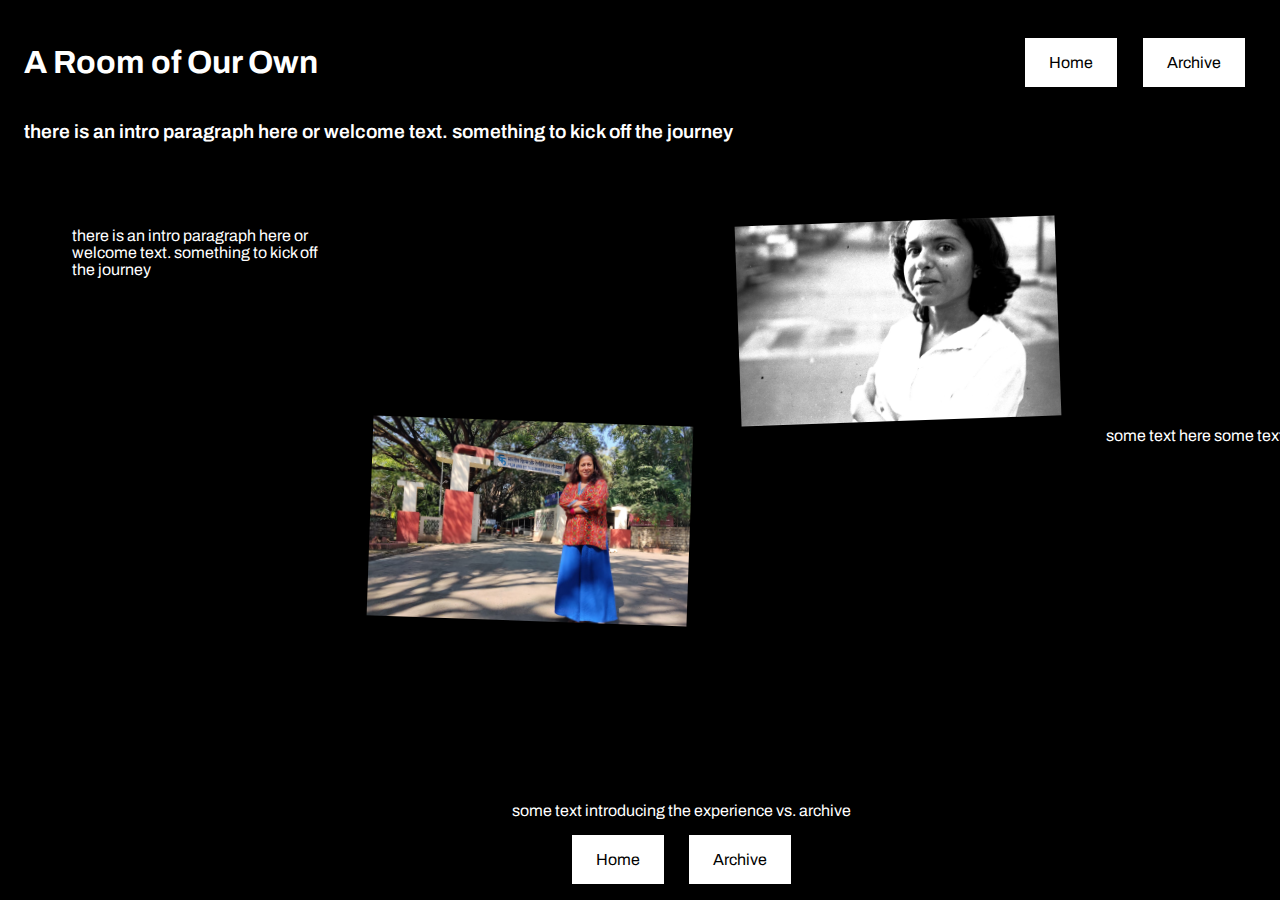
==== index.html @ 69948e9c "details added" ====
<!DOCTYPE html>
<html lang="en">
  <head>
    <meta charset="UTF-8" />
    <meta name="viewport" content="width=device-width, initial-scale=1.0" />
    <title>Document</title>
    <!-- <link rel="stylesheet" href="style.css" /> -->
    <link rel="stylesheet" href="main.css" />
    <link rel="preconnect" href="https://fonts.googleapis.com" />
    <link rel="preconnect" href="https://fonts.gstatic.com" crossorigin />
    <link
      href="https://fonts.googleapis.com/css2?family=Hepta+Slab:wght@1;100;200;300;400;500;600;700;800;900&display=swap"
      rel="stylesheet"
    />
    <script
      src="https://cdnjs.cloudflare.com/ajax/libs/p5.js/1.6.0/p5.min.js"
      integrity="sha512-3RlxD1bW34eFKPwj9gUXEWtdSMC59QqIqHnD8O/NoTwSJhgxRizdcFVQhUMFyTp5RwLTDL0Lbcqtl8b7bFAzog=="
      crossorigin="anonymous"
      referrerpolicy="no-referrer"
    ></script>
  </head>
  <body>
    <!-- <img src="images/abstract-rainbow-light-leak-overlay-png (1).png" id="rainbow"> -->
    <div class="header">
      <h1>A Room of Our Own</h1>
      <nav>
        <a onclick="location.href='/home.html';">Home</a>
        <a onclick="location.href='#';">Archive</a>
      </nav>
    </div>
    <div id="intropara">
      <p>
        there is an intro paragraph here or welcome text. something to kick off
        the journey
      </p>
    </div>
    <div class="external">
      <!-- <div id="imgbox"> -->
        <div class="img-wrapper slower">
          <p>
            there is an intro paragraph here or welcome text. something to kick
            off the journey
          </p>
        </div>
        <div class="img-wrapper slower">
          <img src="/images/1. gate .jpg" alt="" />
        </div>
        
        <div class="img-wrapper faster">
          <img src="/images/2. FTII road, dipti_1.jpg" alt="" />
        </div>
        <div class="img-wrapper faster">
          <p>some text here some text here</p>
        </div>
        <div class="img-wrapper slower vertical">
          <img src="/images/2. FTII gate with kid.JPG" alt="" />
        </div>

        <div class="img-wrapper faster">
          <img src="/images/6.  FTII road, reena sameera_1.jpg" alt="" />
        </div>
        <div class="img-wrapper slower">
          <p>some text here some text here</p>
        </div>
        <div class="img-wrapper">
          <img src="/images/Sameera; Place_ hill; Photography.jpg" alt="" />
        </div>

        <div class="img-wrapper slower">
          <img src="/images/Sanyukta_ Place_ hostel 2.jpeg" alt="" />
        </div>

        <div class="img-wrapper faster1">
          <img
            src="/images/Reena; Place_ Hostel Room; Filmmaking_ Reena with film strip.jpg"
            alt=""
          />
        </div>

        <div class="img-wrapper slower2">
          <p>some text here some text here</p>
        </div>
        <div class="img-wrapper slower slower2">
          <img src="/images/Payal; Place_ hostel room.JPG" alt="" />
        </div>

        <div class="img-wrapper">
          <img src="/images/4. towards wisdom tree,  hansa.jpg" alt="" />
        </div>

        <div class="img-wrapper slower">
          <img src="/images/Fawzia Fatima; Place_ Hostel Room .jpg" alt="" />
        </div>

        <div class="img-wrapper faster">
          <img
            src="/images/Monisha; Place_ Editing Room; Filmmaking, People.jpg"
            alt=""
          />
        </div>
      </div>
    </div>

    <div id="cta">
      <p>some text introducing the experience vs. archive</p>
      <nav>
        <a onclick="location.href='/home.html';">Home</a>
        <a onclick="location.href='#';">Archive</a>
      </nav>
    </div>
    <!-- <script src="sketch.js"></script> -->
    <script>
      const ext = document.querySelector('div.external'), 
      total_thumbs = ext.children.length
      document.documentElement.style.setProperty('--total-thumbs', total_thumbs)
      for(i=0;i<total_thumbs;i++){
        ext.appendChild(ext.children[i].cloneNode(true))
      }
</script>
  </body>
</html>
---- style.css ----
@import url("https://fonts.googleapis.com/css2?family=Archivo:ital,wght@0,100;0,400;0,500;0,600;1,100;1,300;1,400;1,500&display=swap");

body {
  background-color: #000;
}
body > div {
  /* width: 900px; */
  /* min-width: 40px; */
  margin-left: 150px;
  position: absolute;
  display: flex;
  flex-direction: row;
}

.bg-image {
  background-image: url("rooo trial images home/surabhi\ script.jpg");
  /* background-position: center; */
  margin: 0;
  height: 200vh;
  width: 100%;
  /* background-size: contain;  */
  /* background-repeat: repeat; */
  filter: blur(2px);
  -webkit-filter: blur(2px);
}

ul {
  width: 900px;
  margin: 0px auto;
  list-style: none;
  float: left;
  padding: 10px;
}

li {
  width: 200px;
  float: left;
  margin: 0 10px 10px 0;
  -webkit-filter: sepia(0.3);
  position: relative;
  -webkit-transition: 0.8s;
}

li:hover {
  -webkit-filter: sepia(0);
  z-index: 1;
}

li:nth-child(3n) {
  margin-right: 0;
}

li:nth-last-child(-n + 3) {
  margin-bottom: 0;
}

img {
  -webkit-transition: 0.8s;
  /* width: 200px; */
  height: 200px;
  /* object-fit: cover; */
  /* box-shadow: 1px 1px 5px rgba(0, 0, 0, 0.5); */
  /* float: left; */
  /* border: 4px solid white; */
  /* border-bottom-width: 30px; */
  -moz-box-sizing: border-box;
  -webkit-box-sizing: border-box;
  box-sizing: border-box;
  margin: 10px 0 10px 0;
}

li:nth-child(1) img {
  -webkit-transform: translate(-20px, 10px) rotate(-3deg);
}

li:nth-child(2) img {
  -webkit-transform: translate(-20px, 50px) rotate(4deg);
}

li:nth-child(3) img {
  -webkit-transform: translate(-20px, 5px) rotate(5deg);
}

li:nth-child(4) img {
  -webkit-transform: translate(-30px, 20px) rotate(3deg);
}

li:nth-child(5) img {
  -webkit-transform: translate(-20px, 50px) rotate(-3deg);
}

li:nth-child(6) img {
  -webkit-transform: translate(-20px) rotate(3deg);
}

li:nth-child(7) img {
  -webkit-transform: translate(-20px, 10px) rotate(-3deg);
}

li:nth-child(8) img {
  -webkit-transform: translate(-20px, 50px) rotate(4deg);
}

li:nth-child(9) img {
  -webkit-transform: translate(-20px, 5px) rotate(5deg);
}

li:nth-child(10) img {
  -webkit-transform: translate(-30px, 20px) rotate(5deg);
}

li:nth-child(11) img {
  -webkit-transform: translate(-20px, 50px) rotate(-3deg);
}

li:nth-child(12) img {
  -webkit-transform: translate(-20px) rotate(3deg);
}

li:nth-child(13) img {
  -webkit-transform: translate(-20px, 10px) rotate(-3deg);
}

li:nth-child(14) img {
  -webkit-transform: translate(-20px, 50px) rotate(4deg);
}

li:nth-child(15) img {
  -webkit-transform: translate(-20px, 5px) rotate(5deg);
}

li:nth-child(16) img {
  -webkit-transform: translate(-30px, 20px) rotate(5deg);
}

li:nth-child(17) img {
  -webkit-transform: translate(-20px, 50px) rotate(-3deg);
}

li:nth-child(18) img {
  -webkit-transform: translate(-20px) rotate(3deg);
}

li:nth-child(19) img {
  -webkit-transform: translate(-20px, 50px) rotate(-3deg);
}

li:nth-child(20) img {
  -webkit-transform: translate(-20px) rotate(3deg);
}

li img:hover {
  box-shadow: 0 0 5px rgba(0, 0, 0, 0.5), 0 0 15px rgba(0, 0, 0, 0.7);
  -webkit-transform: scale(1.1);
}

* {
  margin: 0;
  padding: 0;
  box-sizing: border-box;
}
body {
  font-family: "Archivo", sans-serif;
}
.timeline-section {
  /* background-color: #dddd; */
  min-height: 100vh;
  padding: 15px;
}
.timeline-items {
  max-width: 1000px;
  width: 450px;
  margin: auto;
  display: flex;
  flex-wrap: wrap;
  position: relative;
}
.timeline-items::before {
  content: "";
  position: absolute;
  width: 2px;
  height: 100%;
  background-color: #fff;
  left: calc(50% - 1px);
}
.timeline-item {
  margin-bottom: 40px;
  width: 100%;
  position: relative;
}
.timeline-item:last-child {
  margin-bottom: 0;
}
.timeline-item:nth-child(odd) {
  padding-right: calc(50% + 30px);
  text-align: right;
}
.timeline-item:nth-child(even) {
  padding-left: calc(50% + 30px);
}
.timeline-dot {
  height: 16px;
  width: 16px;
  background-color: #fff;
  position: absolute;
  left: calc(50% - 8px);
  border-radius: 50%;
  top: 10px;
}
.timeline-date {
  font-size: 18px;
  color: #fff;
  margin: 6px 0 15px;
}
.timeline-content {
  /* background-color: #fff;  */
  /* padding: 10px; */
  width: fit-content;
  /* border-radius: 5px; */
}
.timeline-content h3 {
  font-size: 15px;
  color: #222;
  margin: 0 0 0px;
  text-transform: capitalize;
  /* font-weight: 500; */
}
.timeline-content p {
  color: #fff;
  font-size: 0.8rem;
  font-weight: 600;
  line-height: 1rem;
}

/* responsive */
@media (max-width: 767px) {
  .timeline-items::before {
    left: 7px;
  }
  .timeline-item:nth-child(odd) {
    padding-right: 0;
    text-align: left;
  }
  .timeline-item:nth-child(odd),
  .timeline-item:nth-child(even) {
    padding-left: 37px;
  }
  .timeline-dot {
    left: 0;
  }
}

.whole > ul {
  padding-top: 15rem;
}

.header {
  /* width: 100%; */
  display: flex;
  flex-direction: row;
  align-items: center;
  justify-content: space-between;
  font-family: "Archivo", sans-serif;
  color: #fff;
}

a {
  background-color: white;
  border: 1rem;
  padding: 1rem 1.5rem 1rem 1.5rem;
  margin: 0.7rem;
  color: #000;
}
---- main.css ----
@import url("https://fonts.googleapis.com/css2?family=Archivo:ital,wght@0,100;0,400;0,500;0,600;1,100;1,300;1,400;1,500&display=swap");

:root {
  --total-thumbs: 15;
  --thumb-width: 20rem;
  --total-logo-width: calc(var(--total-thumbs) * var(--thumb-width));
  --animation-duration: calc(var(--total-thumbs) * 5s);
}

body {
  background-color: #000;
  padding: 1rem;
}
/* img {
  width: 200px;
} */

.external {
  width: var(--total-logo-width);
  scrollbar-track-color: aqua;
  /* flex-wrap: no-wrap; */
}

.img-wrapper {
  /* display: none; */
  /* height: 350px; */

  margin-left: 3rem;
  z-index: -10;
}
.img-wrapper > img {
  width: var(--thumb-width);
  /* height: 250px; */
}

.external:hover {
  animation-play-state: paused;
}

.img-wrapper > p {
  width: 250px;
}

.img-wrapper:nth-child(odd) img {
  -webkit-transform: translate(0px, 50px) rotate(-2deg);
}

.img-wrapper:nth-child(even) img {
  -webkit-transform: translate(0px, 250px) rotate(2deg);
}

.img-wrapper:nth-child(even) p {
  -webkit-transform: translate(0px, 250px);
}

.img-wrapper:nth-child(odd) p {
  -webkit-transform: translate(0px, 50px);
}

.header {
  /* width: 100%; */
  display: flex;
  flex-direction: row;
  align-items: center;
  justify-content: space-between;
  font-family: "Archivo", sans-serif;
  color: #fff;
}

a {
  background-color: white;
  border: 1rem;
  padding: 1rem 1.5rem 1rem 1.5rem;
  margin: 0.7rem;
  color: #000;
}

p {
  font-family: "Archivo", sans-serif;
  color: #fff;
}

#cta {
  /* width: 100%; */
  position: absolute;
  margin: auto;
  left: 40%;
  bottom: 2rem;
  display: flex;
  flex-direction: column;
  align-items: center;
  justify-content: space-between;
  font-family: "Archivo", sans-serif;
  color: #fff;
}
#cta p {
  margin-bottom: 2rem;
}
#intropara {
  text-align: center;
  font-size: 1.2rem;
  font-weight: 600;
}

ul {
  width: 900px;
  margin: 0px auto;
  list-style: none;
  float: left;
  padding: 10px;
}

li {
  width: 200px;
  float: left;
  margin: 0 10px 10px 0;
  -webkit-filter: sepia(0.3);
  position: relative;
  -webkit-transition: 0.8s;
}

li:hover {
  -webkit-filter: sepia(0);
  z-index: 1;
}

li:nth-child(3n) {
  margin-right: 0;
}

li:nth-last-child(-n + 3) {
  margin-bottom: 0;
}

img {
  -webkit-transition: 0.8s;
  /* width: 200px; */
  height: 200px;
  object-fit: cover;
  /* box-shadow: 1px 1px 5px rgba(0, 0, 0, 0.5); */
  /* float: left; */
  /* border: 4px solid white; */
  /* border-bottom-width: 30px; */
  -moz-box-sizing: border-box;
  -webkit-box-sizing: border-box;
  box-sizing: border-box;
  margin: 10px 0 10px 0;
}

li:nth-child(1) img {
  -webkit-transform: translate(-20px, 10px) rotate(-3deg);
}

li:nth-child(2) img {
  -webkit-transform: translate(-20px, 50px) rotate(4deg);
}

li:nth-child(3) img {
  -webkit-transform: translate(-20px, 5px) rotate(5deg);
}

li:nth-child(4) img {
  -webkit-transform: translate(-30px, 20px) rotate(3deg);
}

li:nth-child(5) img {
  -webkit-transform: translate(-20px, 50px) rotate(-3deg);
}

li:nth-child(6) img {
  -webkit-transform: translate(-20px) rotate(3deg);
}

li:nth-child(7) img {
  -webkit-transform: translate(-20px, 10px) rotate(-3deg);
}

li:nth-child(8) img {
  -webkit-transform: translate(-20px, 50px) rotate(4deg);
}

li:nth-child(9) img {
  -webkit-transform: translate(-20px, 5px) rotate(5deg);
}

li:nth-child(10) img {
  -webkit-transform: translate(-30px, 20px) rotate(5deg);
}

li:nth-child(11) img {
  -webkit-transform: translate(-20px, 50px) rotate(-3deg);
}

li:nth-child(12) img {
  -webkit-transform: translate(-20px) rotate(3deg);
}

li:nth-child(13) img {
  -webkit-transform: translate(-20px, 10px) rotate(-3deg);
}

li:nth-child(14) img {
  -webkit-transform: translate(-20px, 50px) rotate(4deg);
}

li:nth-child(15) img {
  -webkit-transform: translate(-20px, 5px) rotate(5deg);
}

li:nth-child(16) img {
  -webkit-transform: translate(-30px, 20px) rotate(5deg);
}

li:nth-child(17) img {
  -webkit-transform: translate(-20px, 50px) rotate(-3deg);
}

li:nth-child(18) img {
  -webkit-transform: translate(-20px) rotate(3deg);
}

li:nth-child(19) img {
  -webkit-transform: translate(-20px, 50px) rotate(-3deg);
}

li:nth-child(20) img {
  -webkit-transform: translate(-20px) rotate(3deg);
}

li img:hover {
  box-shadow: 0 0 5px rgba(0, 0, 0, 0.5), 0 0 15px rgba(0, 0, 0, 0.7);
  -webkit-transform: scale(1.1);
}
.timeline-section {
  /* background-color: #dddd; */
  font-family: "Archivo", sans-serif;

  min-height: 100vh;
  padding: 15px;
}
.timeline-items {
  max-width: 1000px;
  width: 450px;
  margin: auto;
  display: flex;
  flex-wrap: wrap;
  position: relative;
}
.timeline-items::before {
  content: "";
  position: absolute;
  width: 2px;
  height: 100%;
  background-color: #fff;
  left: calc(50% - 1px);
}
.timeline-item {
  margin-bottom: 40px;
  width: 100%;
  position: relative;
}
.timeline-item:last-child {
  margin-bottom: 0;
}
.timeline-item:nth-child(odd) {
  padding-right: calc(50% + 30px);
  text-align: right;
}
.timeline-item:nth-child(even) {
  padding-left: calc(50% + 30px);
}
.timeline-dot {
  height: 16px;
  width: 16px;
  background-color: #fff;
  position: absolute;
  left: calc(50% - 8px);
  border-radius: 50%;
  top: 10px;
}
.timeline-date {
  font-size: 18px;
  color: #fff;
  margin: 6px 0 15px;
}
.timeline-content {
  /* background-color: #fff;  */
  /* padding: 10px; */
  width: fit-content;
  /* border-radius: 5px; */
}
.timeline-content h3 {
  font-size: 15px;
  color: #222;
  margin: 0 0 0px;
  text-transform: capitalize;
  /* font-weight: 500; */
}
.timeline-content p {
  color: #fff;
  font-size: 0.8rem;
  font-weight: 600;
  line-height: 1rem;
}

/* responsive */
@media (max-width: 767px) {
  .timeline-items::before {
    left: 7px;
  }
  .timeline-item:nth-child(odd) {
    padding-right: 0;
    text-align: left;
  }
  .timeline-item:nth-child(odd),
  .timeline-item:nth-child(even) {
    padding-left: 37px;
  }
  .timeline-dot {
    left: 0;
  }
}

/* .whole > ul {
    padding-top: 15rem;
  } */

body > div {
  /* width: 900px; */
  /* min-width: 40px; */

  display: flex;
  flex-direction: row;
}

@keyframes carousel {
  100% {
    transform: translateX(calc(3 * -1500px));
  }
}
.external {
  animation: carousel var(--animation-duration) linear infinite;
}
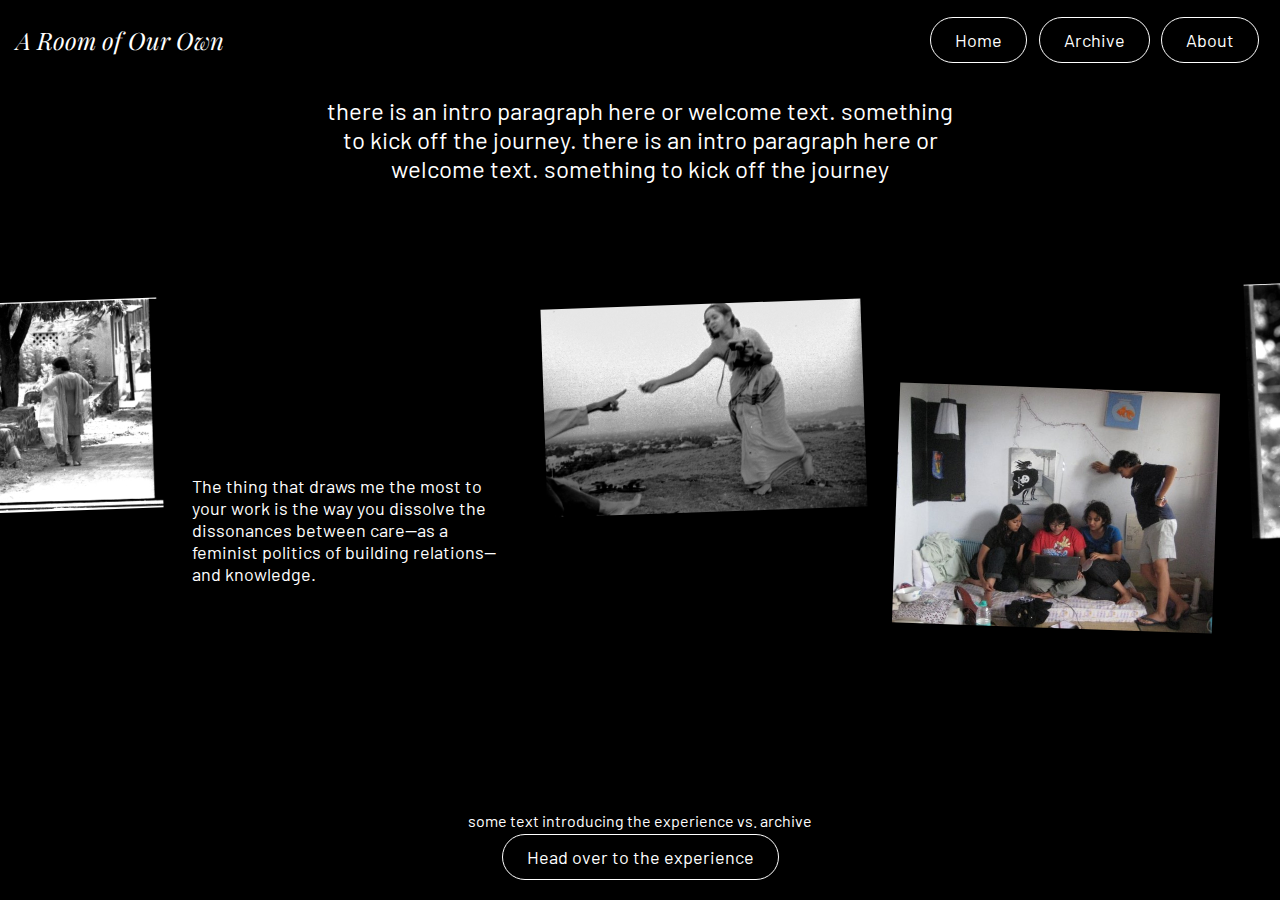
==== commit 33ed237e: "lp bg" ====
--- a/index.html
+++ b/index.html
@@ -1,17 +1,17 @@
 <!DOCTYPE html>
 <html lang="en">
   <head>
-    <meta charset="UTF-8" />
-    <meta name="viewport" content="width=device-width, initial-scale=1.0" />
+    <meta charset="UTF-8"/>
+    <meta name="viewport" content="width=device-width, initial-scale=1.0"/>
     <title>Document</title>
     <!-- <link rel="stylesheet" href="style.css" /> -->
-    <link rel="stylesheet" href="main.css" />
-    <link rel="preconnect" href="https://fonts.googleapis.com" />
-    <link rel="preconnect" href="https://fonts.gstatic.com" crossorigin />
+    <link rel="stylesheet" href="main.css"/>
+    <link rel="preconnect" href="https://fonts.googleapis.com"/>
+    <link rel="preconnect" href="https://fonts.gstatic.com" crossorigin/>
     <link
       href="https://fonts.googleapis.com/css2?family=Hepta+Slab:wght@1;100;200;300;400;500;600;700;800;900&display=swap"
       rel="stylesheet"
-    />
+/>
     <script
       src="https://cdnjs.cloudflare.com/ajax/libs/p5.js/1.6.0/p5.min.js"
       integrity="sha512-3RlxD1bW34eFKPwj9gUXEWtdSMC59QqIqHnD8O/NoTwSJhgxRizdcFVQhUMFyTp5RwLTDL0Lbcqtl8b7bFAzog=="
@@ -21,101 +21,112 @@
   </head>
   <body>
     <!-- <img src="images/abstract-rainbow-light-leak-overlay-png (1).png" id="rainbow"> -->
+    <div id="rainbow"></div>
     <div class="header">
       <h1>A Room of Our Own</h1>
       <nav>
         <a onclick="location.href='/home.html';">Home</a>
         <a onclick="location.href='#';">Archive</a>
+        <a onclick="location.href='#';">About</a>
       </nav>
     </div>
     <div id="intropara">
       <p>
         there is an intro paragraph here or welcome text. something to kick off
+        the journey. there is an intro paragraph here or welcome text. something to kick off
         the journey
       </p>
     </div>
+    <div class="more">
     <div class="external">
       <!-- <div id="imgbox"> -->
-        <div class="img-wrapper slower">
-          <p>
-            there is an intro paragraph here or welcome text. something to kick
-            off the journey
-          </p>
-        </div>
-        <div class="img-wrapper slower">
-          <img src="/images/1. gate .jpg" alt="" />
-        </div>
-        
-        <div class="img-wrapper faster">
-          <img src="/images/2. FTII road, dipti_1.jpg" alt="" />
-        </div>
-        <div class="img-wrapper faster">
-          <p>some text here some text here</p>
-        </div>
-        <div class="img-wrapper slower vertical">
-          <img src="/images/2. FTII gate with kid.JPG" alt="" />
-        </div>
+      <div class="img-wrapper slower">
+        <img src="/images/1. gate .jpg" alt=""/>
+      </div>
 
-        <div class="img-wrapper faster">
-          <img src="/images/6.  FTII road, reena sameera_1.jpg" alt="" />
-        </div>
-        <div class="img-wrapper slower">
-          <p>some text here some text here</p>
-        </div>
-        <div class="img-wrapper">
-          <img src="/images/Sameera; Place_ hill; Photography.jpg" alt="" />
-        </div>
+      <div class="img-wrapper faster">
+        <img src="/images/2. FTII road, dipti_1.jpg" alt=""/>
+      </div>
+      <div class="img-wrapper faster">
+        <p> Then there are also
+ordinary allegories of the ‘heart’ and the ‘mind’ that partition caring and knowing as belonging to
+separate (and gendered) domains of activities. In your work, I see you insisting </p>
+      </div>
+      <div class="img-wrapper slower vertical">
+        <img src="/images/2. FTII gate with kid.JPG" alt=""/>
+      </div>
 
-        <div class="img-wrapper slower">
-          <img src="/images/Sanyukta_ Place_ hostel 2.jpeg" alt="" />
-        </div>
+      <div class="img-wrapper faster">
+        <img src="/images/6.  FTII road, reena sameera_1.jpg" alt=""/>
+      </div>
+      <div class="img-wrapper slower">
+        <p>The thing that draws me the most to your work is the way you dissolve the dissonances
+between care—as a feminist politics of building relations—and knowledge. </p>
+      </div>
+      <div class="img-wrapper">
+        <img src="/images/Sameera; Place_ hill; Photography.jpg" alt=""/>
+      </div>
 
-        <div class="img-wrapper faster1">
-          <img
+      <div class="img-wrapper slower">
+        <img src="/images/Sanyukta_ Place_ hostel 2.jpeg" alt=""/>
+      </div>
+
+      <div class="img-wrapper faster1">
+        <img
             src="/images/Reena; Place_ Hostel Room; Filmmaking_ Reena with film strip.jpg"
             alt=""
-          />
-        </div>
+/>
+      </div>
 
-        <div class="img-wrapper slower2">
-          <p>some text here some text here</p>
-        </div>
-        <div class="img-wrapper slower slower2">
-          <img src="/images/Payal; Place_ hostel room.JPG" alt="" />
-        </div>
+      <div class="img-wrapper slower2">
+        <p>There is, firstly, the vast
+            legacy of European thought that has trained most of us to bifurcate the world into subjects and objects
+            and treat knowledge as a practice fundamentally divorced from affections.</p>
+      </div>
+      <div class="img-wrapper slower slower2">
+        <img src="/images/Payal; Place_ hostel room.JPG" alt=""/>
+      </div>
 
-        <div class="img-wrapper">
-          <img src="/images/4. towards wisdom tree,  hansa.jpg" alt="" />
-        </div>
+      <div class="img-wrapper">
+        <img src="/images/4. towards wisdom tree,  hansa.jpg" alt=""/>
+      </div>
 
-        <div class="img-wrapper slower">
-          <img src="/images/Fawzia Fatima; Place_ Hostel Room .jpg" alt="" />
-        </div>
+      <div class="img-wrapper slower">
+        <img src="/images/Fawzia Fatima; Place_ Hostel Room .jpg" alt=""/>
+      </div>
 
-        <div class="img-wrapper faster">
-          <img
+      <div class="img-wrapper faster">
+        <img
             src="/images/Monisha; Place_ Editing Room; Filmmaking, People.jpg"
             alt=""
-          />
-        </div>
+/>
       </div>
     </div>
+    <div id="cta">
+    <p>some text introducing the experience vs. archive</p>
+    <nav>
+      <a onclick="location.href='/home.html';">Head over to the experience</a>
+      <!-- <a onclick="location.href='#';">Archive</a> -->
+    </nav>
+  </div>
+  </div>
 
-    <div id="cta">
-      <p>some text introducing the experience vs. archive</p>
-      <nav>
-        <a onclick="location.href='/home.html';">Home</a>
-        <a onclick="location.href='#';">Archive</a>
-      </nav>
-    </div>
-    <!-- <script src="sketch.js"></script> -->
-    <script>
-      const ext = document.querySelector('div.external'), 
-      total_thumbs = ext.children.length
-      document.documentElement.style.setProperty('--total-thumbs', total_thumbs)
-      for(i=0;i<total_thumbs;i++){
-        ext.appendChild(ext.children[i].cloneNode(true))
-      }
-</script>
+  
+</div> 
   </body>
-</html>
+  <!-- <script src="sketch.js"></script> -->
+  <script>
+    const ext = document.querySelector('div.external'),
+      total_thumbs = ext
+      .children
+      .length
+      document
+      .documentElement
+      .style
+      .setProperty('--total-thumbs', total_thumbs)
+    for (i = 0; i < total_thumbs; i++) {
+      ext.appendChild(ext.children[i].cloneNode(true))
+    }
+  </script>
+</body>
+</html>--- a/main.css
+++ b/main.css
@@ -1,4 +1,4 @@
-@import url("https://fonts.googleapis.com/css2?family=Archivo:ital,wght@0,100;0,400;0,500;0,600;1,100;1,300;1,400;1,500&display=swap");
+@import url("https://fonts.googleapis.com/css2?family=Barlow:ital,wght@0,300;0,400;0,500;0,700;1,300;1,400;1,500;1,700&family=Playfair+Display:ital,wght@0,400;0,500;0,600;1,400;1,500;1,600&display=swap");
 
 :root {
   --total-thumbs: 15;
@@ -9,28 +9,48 @@
 
 body {
   background-color: #000;
-  padding: 1rem;
-}
-/* img {
-  width: 200px;
-} */
+  /* padding: 1rem; */
+}
+
+#rainbow {
+  position: absolute;
+  /* top: 3rem; */
+  left: 0;
+  top: 0;
+  background-image: linear-gradient(rgba(0, 0, 0, 0.8), rgba(0, 0, 0, 0.8)),
+    url("https://www.urbanly.in/pune/wp-content/uploads/2021/03/2-3.jpg");
+  z-index: -100;
+  height: 100vh;
+  width: 100vw;
+  background-size: contain;
+  background-repeat: repeat;
+  /* position: fixed; */
+
+  /* top: 0; */
+  /* left: 0; */
+}
 
 .external {
+  /* position: relative; */
+  /* top: 5rem; */
+  display: flex;
+  flex-direction: row;
   width: var(--total-logo-width);
-  scrollbar-track-color: aqua;
   /* flex-wrap: no-wrap; */
+  /* height: 40vh; */
 }
 
 .img-wrapper {
   /* display: none; */
   /* height: 350px; */
 
-  margin-left: 3rem;
+  margin-left: 2rem;
   z-index: -10;
 }
 .img-wrapper > img {
   width: var(--thumb-width);
-  /* height: 250px; */
+  height: 100%;
+  object-fit: contain;
 }
 
 .external:hover {
@@ -38,7 +58,8 @@
 }
 
 .img-wrapper > p {
-  width: 250px;
+  width: 20rem;
+  font-size: large;
 }
 
 .img-wrapper:nth-child(odd) img {
@@ -46,7 +67,7 @@
 }
 
 .img-wrapper:nth-child(even) img {
-  -webkit-transform: translate(0px, 250px) rotate(2deg);
+  -webkit-transform: translate(0px, 150px) rotate(2deg);
 }
 
 .img-wrapper:nth-child(even) p {
@@ -63,43 +84,67 @@
   flex-direction: row;
   align-items: center;
   justify-content: space-between;
-  font-family: "Archivo", sans-serif;
-  color: #fff;
-}
-
+  font-family: "Barlow", sans-serif;
+  font-size: 0.6rem;
+  color: #fff;
+  padding: 0 0.5rem 0 0.5rem;
+}
+.header h1 {
+  font-family: "Playfair Display", serif;
+  font-style: italic;
+  font-weight: 400;
+  font-size: 1.5rem;
+}
 a {
+  /* background-color: white; */
+  /* border: 1rem; */
+  border: solid thin;
+  border-radius: 5rem;
+  border-color: #fff;
+  padding: 0.7rem 1.5rem 0.7rem 1.5rem;
+  margin: 0.3rem;
+  color: #fff;
+  font-size: large;
+}
+
+a:hover {
   background-color: white;
-  border: 1rem;
-  padding: 1rem 1.5rem 1rem 1.5rem;
-  margin: 0.7rem;
-  color: #000;
+  /* border-color: #222; */
+  color: #222;
 }
 
 p {
-  font-family: "Archivo", sans-serif;
+  font-family: "Barlow", sans-serif;
   color: #fff;
 }
 
 #cta {
   /* width: 100%; */
   position: absolute;
-  margin: auto;
-  left: 40%;
   bottom: 2rem;
+  margin-left: auto;
+  margin-right: auto;
+  display: flex;
+  flex-direction: column;
+  align-items: center;
+  justify-content: space-evenly;
+  font-family: "Barlow", sans-serif;
+  color: #fff;
+}
+.more {
   display: flex;
   flex-direction: column;
   align-items: center;
   justify-content: space-between;
-  font-family: "Archivo", sans-serif;
-  color: #fff;
-}
-#cta p {
-  margin-bottom: 2rem;
-}
+}
+
 #intropara {
+  margin-left: auto;
+  margin-right: auto;
   text-align: center;
-  font-size: 1.2rem;
-  font-weight: 600;
+  width: 40rem;
+  font-size: x-large;
+  font-weight: 400;
 }
 
 ul {
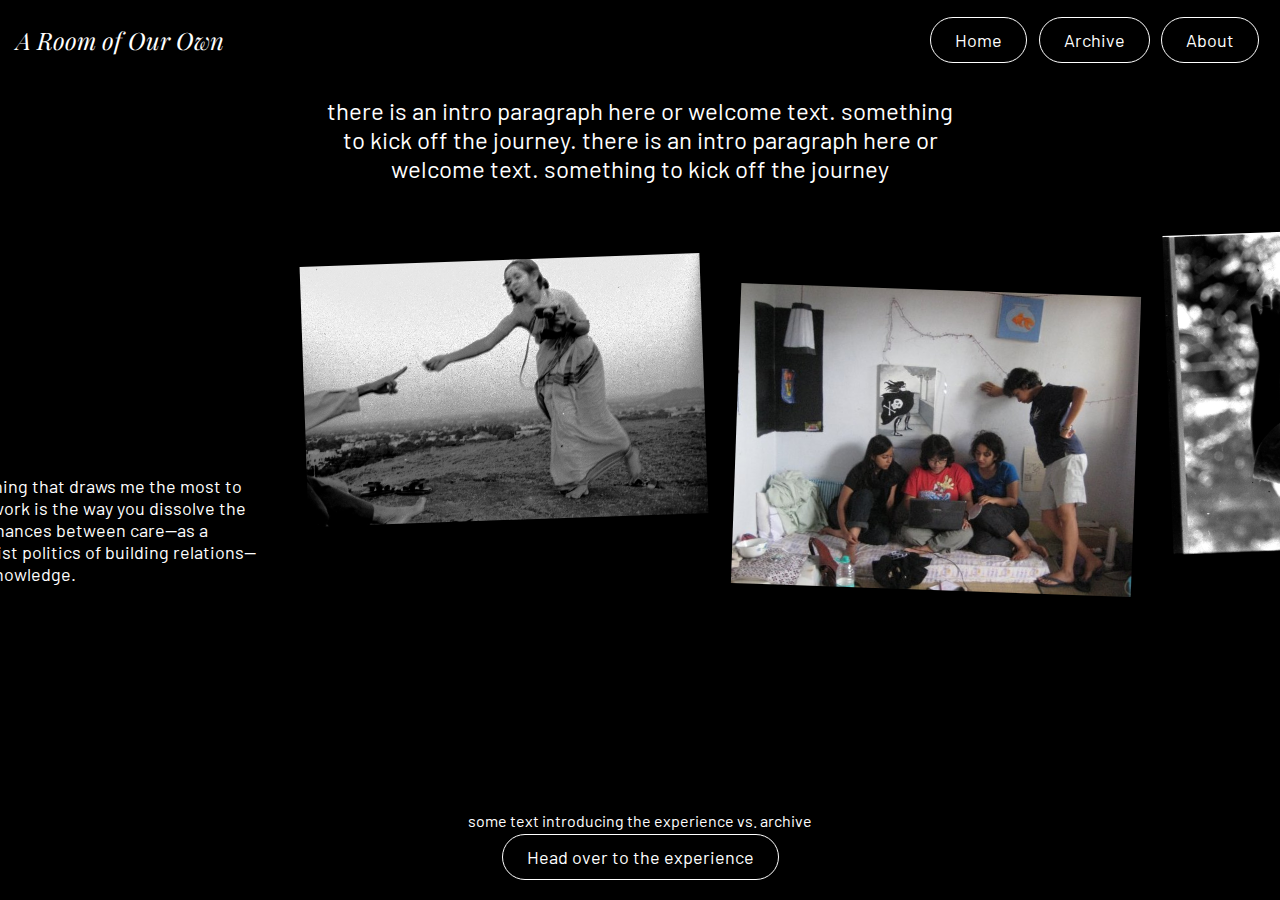
==== commit 2d7d378f: "CHANGED HTML TITTLE" ====
--- a/index.html
+++ b/index.html
@@ -3,7 +3,7 @@
   <head>
     <meta charset="UTF-8"/>
     <meta name="viewport" content="width=device-width, initial-scale=1.0"/>
-    <title>Document</title>
+    <title>ROOM OF OUR OWN</title>
     <!-- <link rel="stylesheet" href="style.css" /> -->
     <link rel="stylesheet" href="main.css"/>
     <link rel="preconnect" href="https://fonts.googleapis.com"/>
--- a/main.css
+++ b/main.css
@@ -2,7 +2,7 @@
 
 :root {
   --total-thumbs: 15;
-  --thumb-width: 20rem;
+  --thumb-width: 25rem;
   --total-logo-width: calc(var(--total-thumbs) * var(--thumb-width));
   --animation-duration: calc(var(--total-thumbs) * 5s);
 }
@@ -17,7 +17,7 @@
   /* top: 3rem; */
   left: 0;
   top: 0;
-  background-image: linear-gradient(rgba(0, 0, 0, 0.8), rgba(0, 0, 0, 0.8)),
+  background-image: linear-gradient(rgba(0, 0, 0, 0.88), rgba(0, 0, 0, 0.88)),
     url("https://www.urbanly.in/pune/wp-content/uploads/2021/03/2-3.jpg");
   z-index: -100;
   height: 100vh;
@@ -63,11 +63,11 @@
 }
 
 .img-wrapper:nth-child(odd) img {
-  -webkit-transform: translate(0px, 50px) rotate(-2deg);
+  -webkit-transform: translate(0px, 0px) rotate(-2deg);
 }
 
 .img-wrapper:nth-child(even) img {
-  -webkit-transform: translate(0px, 150px) rotate(2deg);
+  -webkit-transform: translate(0px, 50px) rotate(2deg);
 }
 
 .img-wrapper:nth-child(even) p {
@@ -149,7 +149,7 @@
 
 ul {
   width: 900px;
-  margin: 0px auto;
+  /* margin: 0px auto; */
   list-style: none;
   float: left;
   padding: 10px;
@@ -276,9 +276,9 @@
   box-shadow: 0 0 5px rgba(0, 0, 0, 0.5), 0 0 15px rgba(0, 0, 0, 0.7);
   -webkit-transform: scale(1.1);
 }
-.timeline-section {
+#timeline-section {
   /* background-color: #dddd; */
-  font-family: "Archivo", sans-serif;
+  font-family: "Barlow", sans-serif;
 
   min-height: 100vh;
   padding: 15px;
@@ -286,7 +286,7 @@
 .timeline-items {
   max-width: 1000px;
   width: 450px;
-  margin: auto;
+  /* margin: auto; */
   display: flex;
   flex-wrap: wrap;
   position: relative;
@@ -297,10 +297,11 @@
   width: 2px;
   height: 100%;
   background-color: #fff;
+  z-index: -100;
   left: calc(50% - 1px);
 }
 .timeline-item {
-  margin-bottom: 40px;
+  /* margin-bottom: 40px; */
   width: 100%;
   position: relative;
 }
@@ -314,6 +315,23 @@
 .timeline-item:nth-child(even) {
   padding-left: calc(50% + 30px);
 }
+
+.timeline-item-false {
+  padding-left: 3rem;
+  padding-right: 3rem;
+  z-index: 100;
+}
+
+.timeline-content-false {
+  background-color: #000;
+  font-size: 0.8rem;
+}
+
+.timeline-content-false:hover {
+  box-shadow: 0 0 5px rgba(0, 0, 0, 0.5), 0 0 15px rgba(0, 0, 0, 0.7);
+  -webkit-transform: scale(1.3);
+}
+
 .timeline-dot {
   height: 16px;
   width: 16px;
@@ -329,8 +347,9 @@
   margin: 6px 0 15px;
 }
 .timeline-content {
-  /* background-color: #fff;  */
-  /* padding: 10px; */
+  background-color: #fff;
+  color: #000;
+  padding: 10px;
   width: fit-content;
   /* border-radius: 5px; */
 }
@@ -369,13 +388,18 @@
 /* .whole > ul {
     padding-top: 15rem;
   } */
-
-body > div {
+#intro-home {
+  width: 30rem;
+  align-self: center;
+  justify-self: center;
+}
+.whole {
   /* width: 900px; */
   /* min-width: 40px; */
 
   display: flex;
   flex-direction: row;
+  justify-content: space-evenly;
 }
 
 @keyframes carousel {
